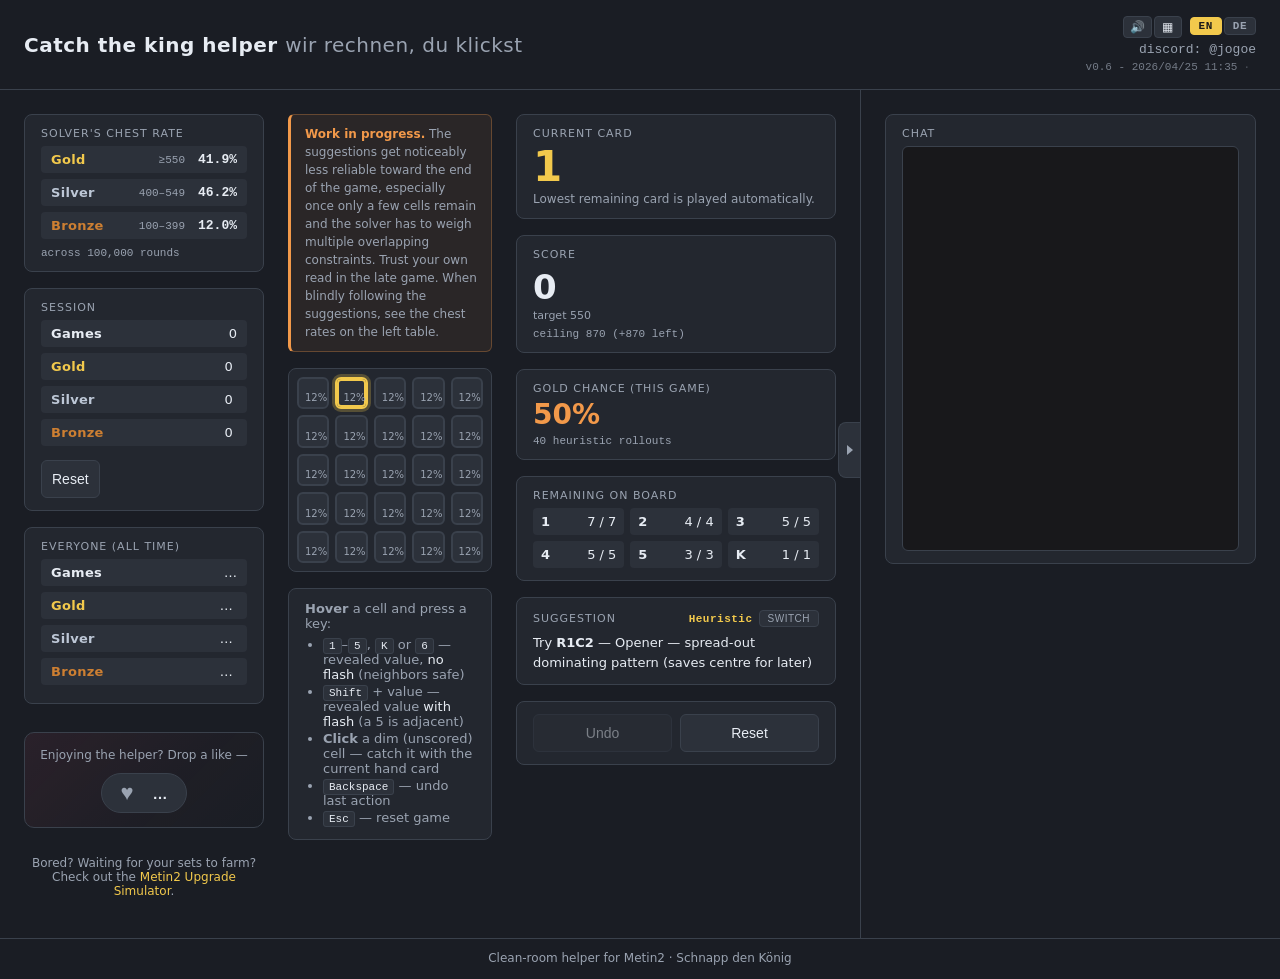
==== index.html @ 49f18c6b "Update index.html" ====
<!DOCTYPE html>
<html lang="en">
<head>
  <meta charset="UTF-8" />
  <meta name="viewport" content="width=device-width, initial-scale=1.0" />
  <title>Catch the king helper für gekkox3 uwu owo &lt;3</title>
  <link rel="stylesheet" href="style.css" />
</head>
<body>
  <header>
    <h1>Catch the king helper <span class="subtle">wir rechnen, du klickst</span></h1>
    <div class="header-meta">
      <div class="header-controls">
        <div class="header-toggles" role="group" aria-label="Toggles">
          <button id="muteBtn" class="icon-toggle" type="button" aria-label="Toggle sound" title="Toggle sound">
            <span class="icon-on">🔊</span><span class="icon-off">🔇</span>
          </button>
          <button id="minimalUiBtn" class="icon-toggle" type="button" aria-label="Toggle minimal UI" title="Toggle minimal UI">
            <span class="icon-on">▦</span><span class="icon-off">□</span>
          </button>
        </div>
        <div class="lang-switcher" role="group" aria-label="Language">
          <button type="button" class="lang-btn" data-lang="en">EN</button>
          <button type="button" class="lang-btn" data-lang="de">DE</button>
        </div>
      </div>
      <span class="discord">discord: @jogoe</span>
      <span class="version">v0.6 - 2026/04/25 11:35<span class="version-views" id="versionViews"></span></span>
    </div>
  </header>

  <div class="page">
  <main>
    <aside class="stats-panel">
      <div class="info-block">
        <div class="label" data-i18n="solverChestRate">Solver's chest rate</div>
        <ul class="chest-list">
          <li class="chest-row chest-gold">
            <span class="chest-name" data-i18n="gold">Gold</span>
            <span class="chest-target">&ge;550</span>
            <span class="chest-pct">41.9%</span>
          </li>
          <li class="chest-row chest-silver">
            <span class="chest-name" data-i18n="silver">Silver</span>
            <span class="chest-target">400&ndash;549</span>
            <span class="chest-pct">46.2%</span>
          </li>
          <li class="chest-row chest-bronze">
            <span class="chest-name" data-i18n="bronze">Bronze</span>
            <span class="chest-target">100&ndash;399</span>
            <span class="chest-pct">12.0%</span>
          </li>
        </ul>
        <div class="chest-note" data-i18n="acrossRounds">across 100,000 rounds</div>
      </div>

      <div class="info-block">
        <div class="label" data-i18n="session">Session</div>
        <ul class="session-list">
          <li class="session-row">
            <span class="session-name" data-i18n="games">Games</span>
            <span><span id="sessionGames">0</span></span>
          </li>
          <li class="session-row">
            <span class="session-name chest-gold" data-i18n="gold">Gold</span>
            <span><span id="sessionGold">0</span>&nbsp;<span id="sessionPctGold" class="session-pct"></span></span>
          </li>
          <li class="session-row">
            <span class="session-name chest-silver" data-i18n="silver">Silver</span>
            <span><span id="sessionSilver">0</span>&nbsp;<span id="sessionPctSilver" class="session-pct"></span></span>
          </li>
          <li class="session-row">
            <span class="session-name chest-bronze" data-i18n="bronze">Bronze</span>
            <span><span id="sessionBronze">0</span>&nbsp;<span id="sessionPctBronze" class="session-pct"></span></span>
          </li>
        </ul>
        <button id="sessionResetBtn" class="action-btn session-reset" type="button" data-i18n="reset">Reset</button>
      </div>
      <div class="info-block">
        <div class="label" data-i18n="globalAllTime">Everyone (all time)</div>
        <ul class="session-list">
          <li class="session-row">
            <span class="session-name" data-i18n="games">Games</span>
            <span><span id="globalGames">…</span></span>
          </li>
          <li class="session-row">
            <span class="session-name chest-gold" data-i18n="gold">Gold</span>
            <span><span id="globalGold">…</span>&nbsp;<span id="globalPctGold" class="session-pct"></span></span>
          </li>
          <li class="session-row">
            <span class="session-name chest-silver" data-i18n="silver">Silver</span>
            <span><span id="globalSilver">…</span>&nbsp;<span id="globalPctSilver" class="session-pct"></span></span>
          </li>
          <li class="session-row">
            <span class="session-name chest-bronze" data-i18n="bronze">Bronze</span>
            <span><span id="globalBronze">…</span>&nbsp;<span id="globalPctBronze" class="session-pct"></span></span>
          </li>
        </ul>
      </div>

      <div class="like-block">
        <p class="like-prompt" data-i18n="likePrompt">Enjoying the helper? Drop a like &mdash;</p>
        <button id="likeBtn" class="like-btn" type="button" aria-label="Like" title="Like">
          <span class="like-heart">♥</span>
          <span id="likeCount" class="like-count">…</span>
        </button>
      </div>

      <div class="promo-text">
      Bored? Waiting for your sets to farm? Check out the <a href="https://dominikloefflerniteo.github.io/metin_upgradesim/" target="_blank">Metin2 Upgrade Simulator</a>.
    </div>
    </aside>

    

    <section class="board-panel">
      <div class="disclaimer" data-i18n-html="disclaimerFull"></div>

      <div id="board" class="board" aria-label="5x5 game board"></div>

      <div class="help">
        <p data-i18n-html="helpIntro"></p>
        <ul>
          <li data-i18n-html="helpReveal"></li>
          <li data-i18n-html="helpShift"></li>
          <li data-i18n-html="helpClick"></li>
          <li data-i18n-html="helpBackspace"></li>
          <li data-i18n-html="helpEsc"></li>
        </ul>
      </div>
    </section>

    <aside class="info-panel">
      <div class="info-block">
        <div class="label" data-i18n="currentCard">Current card</div>
        <div id="currentCard" class="current-card">1</div>
        <div id="turnHint" class="turn-hint"></div>
      </div>

      <div class="info-block">
        <div class="label" data-i18n="score">Score</div>
        <div id="score" class="score">0</div>
        <div class="score-target" data-i18n="target550">target 550</div>
        <div id="scoreCeiling" class="score-ceiling"></div>
      </div>

      <div class="info-block">
        <div class="label" data-i18n="goldChance">Gold chance (this game)</div>
        <div id="gameGoldPct" class="game-gold-pct">&mdash;</div>
        <div id="gameGoldNote" class="game-gold-note">&mdash;</div>
      </div>

      <div class="info-block">
        <div class="label" data-i18n="remainingOnBoard">Remaining on board</div>
        <ul id="remaining" class="remaining"></ul>
      </div>

      <div class="info-block">
        <div class="label suggestion-label">
          <span data-i18n="suggestion">Suggestion</span>
          <!-- PIMC toggle kept in-DOM (hidden) so the wiring in main.js still
               resolves; flip display:flex below to re-expose it. -->
          <span class="solver-mode-row" hidden>
            <span id="solverMode" class="solver-mode">Heuristic</span>
            <button id="solverToggleBtn" class="solver-toggle" type="button" title="Switch between the heuristic solver and PIMC (experimental Monte Carlo rollouts)">switch</button>
          </span>
        </div>
        <div id="suggestionNote" class="suggestion-note">&mdash;</div>
      </div>

      <div class="info-block button-row">
        <button id="undoBtn" class="action-btn" type="button" disabled data-i18n="undo">Undo</button>
        <button id="resetBtn" class="reset-btn" type="button" data-i18n="reset">Reset</button>
      </div>
    </aside>
  </main>

  <aside class="chat-panel">
    <div class="info-block chat-block">
      <div class="label">
        <span data-i18n="twitchChat">Chat</span>
      </div>
      <div id="twitchChatMount" class="twitch-chat-mount"></div>
    </div>
  </aside>
  </div>

  <footer>
    <span class="subtle" data-i18n="footerText">Clean-room helper for Metin2 &middot; Schnapp den K&ouml;nig</span>
  </footer>

  <button id="chatBtn" class="chat-tab" type="button" aria-label="Toggle chat" title="Toggle chat">
    <span class="chat-tab-arrow"></span>
  </button>

  <div id="toast" class="toast" role="status" aria-live="polite"></div>
  <div id="moneyRain" class="money-rain" aria-hidden="true"></div>
  <audio id="chingSfx" src="ching.mp3" preload="auto"></audio>

  <script type="module" src="main.js"></script>
</body>
</html>
---- style.css ----
:root {
  --bg: #1a1d24;
  --bg-2: #23272f;
  --bg-3: #2c313a;
  --fg: #e7ecf3;
  --fg-dim: #9aa3b1;
  --accent: #f2c94c;
  --danger: #eb5757;
  --safe: #27ae60;
  --warn: #f2994a;
  --border: #3a414c;

  --v1: #8a94a6;
  --v2: #56cc9d;
  --v3: #5ca8e6;
  --v4: #b48be8;
  --v5: #eb5757;
  --vk: #f2c94c;
}

* { box-sizing: border-box; }

body {
  margin: 0;
  background: var(--bg);
  color: var(--fg);
  font-family: system-ui, -apple-system, "Segoe UI", Roboto, sans-serif;
  min-height: 100vh;
  display: flex;
  flex-direction: column;
}

header {
  padding: 16px 24px;
  border-bottom: 1px solid var(--border);
  display: flex;
  justify-content: space-between;
  align-items: center;
  gap: 16px;
}

.header-meta {
  display: flex;
  flex-direction: column;
  align-items: flex-end;
  gap: 4px;
}

.lang-switcher {
  display: inline-flex;
  gap: 2px;
  margin-bottom: 2px;
}
.lang-btn {
  background: var(--bg-3);
  border: 1px solid var(--border);
  color: var(--fg-dim);
  padding: 2px 8px;
  font-size: 11px;
  font-weight: 600;
  letter-spacing: 0.5px;
  font-family: ui-monospace, "SF Mono", Menlo, monospace;
  border-radius: 4px;
  cursor: pointer;
  transition: background 100ms ease, color 100ms ease, border-color 100ms ease;
}
.lang-btn:hover { background: var(--bg-2); color: var(--fg); border-color: var(--fg-dim); }
.lang-btn.active {
  background: var(--accent);
  color: #1a1a1a;
  border-color: var(--accent);
}

.discord {
  color: var(--fg-dim);
  font-size: 13px;
  font-family: ui-monospace, "SF Mono", Menlo, monospace;
}

.version {
  color: var(--fg-dim);
  font-size: 11px;
  font-family: ui-monospace, "SF Mono", Menlo, monospace;
  opacity: 0.7;
}

h1 {
  margin: 0;
  font-size: 20px;
  font-weight: 600;
  letter-spacing: 0.5px;
}

.subtle { color: var(--fg-dim); font-weight: 400; }

main {
  flex: 1;
  display: grid;
  grid-template-columns: 240px 1fr 320px;
  gap: 24px;
  padding: 24px;
  max-width: 1220px;
  margin: 0 auto;
  width: 100%;
}

.stats-panel {
  display: flex;
  flex-direction: column;
  gap: 16px;
}

.chest-list, .session-list {
  list-style: none;
  padding: 0;
  margin: 0 0 6px 0;
  display: flex;
  flex-direction: column;
  gap: 6px;
}
.chest-row, .session-row {
  display: grid;
  grid-template-columns: 1fr auto auto;
  align-items: center;
  gap: 8px;
  background: var(--bg-3);
  border-radius: 4px;
  padding: 6px 10px;
  font-size: 13px;
}
.session-row {
  grid-template-columns: 1fr auto;
}
.chest-name, .session-name {
  font-weight: 700;
  letter-spacing: 0.3px;
}
.chest-target {
  color: var(--fg-dim);
  font-size: 11px;
  font-family: ui-monospace, "SF Mono", Menlo, monospace;
}
.chest-pct {
  font-weight: 700;
  font-family: ui-monospace, "SF Mono", Menlo, monospace;
  min-width: 44px;
  text-align: right;
}
.chest-gold .chest-name,
.session-name.chest-gold { color: #f2c94c; }
.chest-silver .chest-name,
.session-name.chest-silver { color: #bdc7d6; }
.chest-bronze .chest-name,
.session-name.chest-bronze { color: #cd7f32; }
.chest-note {
  color: var(--fg-dim);
  font-size: 11px;
  margin-top: 8px;
  font-family: ui-monospace, "SF Mono", Menlo, monospace;
}
.session-pct {
  color: var(--fg-dim);
  font-size: 11px;
}
.session-reset {
  margin-top: 8px;
}

.board-panel {
  display: flex;
  flex-direction: column;
  gap: 16px;
}

.board {
  display: grid;
  grid-template-columns: repeat(5, 1fr);
  grid-template-rows: repeat(5, 1fr);
  gap: 6px;
  aspect-ratio: 1;
  max-width: 560px;
  width: 100%;
  align-self: center;
  background: var(--bg-2);
  padding: 8px;
  border-radius: 8px;
  border: 1px solid var(--border);
}

.cell {
  background: var(--bg-3);
  border: 2px solid var(--border);
  border-radius: 6px;
  display: flex;
  align-items: center;
  justify-content: center;
  font-size: 32px;
  font-weight: 700;
  cursor: pointer;
  position: relative;
  user-select: none;
  transition: transform 60ms ease, border-color 100ms ease, background 100ms ease;
}

.cell:hover {
  border-color: var(--fg);
  transform: translateY(-1px);
}

.cell.revealed { cursor: default; }
.cell.revealed:hover { transform: none; border-color: var(--border); }

/* Revealed but not yet scored — can be claimed with a sufficient hand card.
 * Dimmed so scored cells visually fade into the background. */
.cell.revealed.unscored { opacity: 0.55; cursor: pointer; }
.cell.revealed.unscored:hover { opacity: 0.85; border-color: var(--accent); }

/* Unscored but unclaimable on the current turn — 5-turn with a 5 adjacent.
 * Clicking would be caught in-game, so the helper blocks it too. */
.cell.revealed.unscored-locked { cursor: not-allowed; opacity: 0.35; }
.cell.revealed.unscored-locked:hover { opacity: 0.4; border-color: var(--border); }

.cell[data-value="1"] { color: var(--v1); }
.cell[data-value="2"] { color: var(--v2); }
.cell[data-value="3"] { color: var(--v3); }
.cell[data-value="4"] { color: var(--v4); }
.cell[data-value="5"] { color: var(--v5); background: rgba(235, 87, 87, 0.08); }
.cell[data-value="K"] { color: var(--vk); background: rgba(242, 201, 76, 0.1); }

.cell.flashed::after {
  content: "!";
  position: absolute;
  top: 4px;
  right: 6px;
  font-size: 12px;
  color: var(--warn);
  font-weight: 700;
}

.cell.possible5 {
  background: rgba(235, 87, 87, 0.12);
  box-shadow: inset 0 0 0 2px rgba(235, 87, 87, 0.45);
}
.cell.safe5 {
  box-shadow: inset 0 0 0 2px rgba(39, 174, 96, 0.25);
}
/* Flipping with the 5-card carries no catch risk here. Shown as a strong green
 * outline that stacks on top of possible5/must5 styling when applicable. */
.cell.safe-flip {
  background: rgba(39, 174, 96, 0.16);
  box-shadow: inset 0 0 0 3px rgba(39, 174, 96, 0.7);
}
.cell.safe-flip.must5 {
  background: rgba(235, 87, 87, 0.25);
  box-shadow:
    inset 0 0 0 3px rgba(39, 174, 96, 0.75),
    inset 0 0 0 6px rgba(235, 87, 87, 0.55);
}
.cell.must5 {
  /* Looks like a revealed 5 (red text on light-red bg from data-value="5"),
   * plus a dashed red border to show it's a deduction rather than observed. */
  background: rgba(235, 87, 87, 0.14);
  border-style: dashed;
  border-color: rgba(235, 87, 87, 0.75);
}
.cell.possible5 .prob { color: var(--danger); }

.cell.suggested {
  border-color: var(--accent);
  box-shadow: 0 0 0 3px rgba(242, 201, 76, 0.25), inset 0 0 0 2px var(--accent);
  animation: pulse 1.3s ease-in-out infinite;
}

@keyframes pulse {
  0%, 100% { box-shadow: 0 0 0 3px rgba(242, 201, 76, 0.25), inset 0 0 0 2px var(--accent); }
  50%      { box-shadow: 0 0 0 6px rgba(242, 201, 76, 0.35), inset 0 0 0 2px var(--accent); }
}

.money-icon-wrap {
  position: absolute;
  top: 50%;
  left: 50%;
  width: 70%;
  height: 70%;
  transform: translate(-50%, -50%);
  pointer-events: none;
  animation: money-wobble 1.3s ease-in-out infinite;
  filter: drop-shadow(0 2px 4px rgba(0, 0, 0, 0.4));
}
.money-icon-wrap svg { width: 100%; height: 100%; display: block; }

@keyframes money-wobble {
  0%, 100% { transform: translate(-50%, -50%) rotate(-10deg); }
  50%      { transform: translate(-50%, -50%) rotate(10deg); }
}

.cell .prob {
  position: absolute;
  bottom: 4px;
  left: 6px;
  font-size: 10px;
  font-weight: 500;
  color: var(--fg-dim);
  letter-spacing: 0;
}

.disclaimer {
  background: rgba(242, 153, 74, 0.08);
  border: 1px solid rgba(242, 153, 74, 0.3);
  border-left: 3px solid var(--warn);
  border-radius: 6px;
  padding: 10px 14px;
  font-size: 12px;
  color: var(--fg-dim);
  line-height: 1.5;
}
.disclaimer strong { color: var(--warn); }

.promo-text {
  margin: 8px 0 16px 0;
  font-size: 12px;
  color: var(--fg-dim);
  text-align: center;
}

.promo-text a {
  color: var(--accent);
  text-decoration: none;
}

.promo-text a:hover {
  text-decoration: underline;
}

.help {
  background: var(--bg-2);
  border: 1px solid var(--border);
  border-radius: 8px;
  padding: 12px 16px;
  font-size: 13px;
  color: var(--fg-dim);
}
.help p { margin: 0 0 6px; }
.help ul { margin: 0; padding-left: 18px; }
.help li { margin: 2px 0; }
.help em { color: var(--fg); font-style: normal; }
kbd {
  background: var(--bg-3);
  border: 1px solid var(--border);
  border-radius: 3px;
  padding: 1px 5px;
  font-size: 11px;
  font-family: ui-monospace, "SF Mono", Menlo, monospace;
  color: var(--fg);
}

.info-panel {
  display: flex;
  flex-direction: column;
  gap: 16px;
}

.info-block {
  background: var(--bg-2);
  border: 1px solid var(--border);
  border-radius: 8px;
  padding: 12px 16px;
}

.label {
  font-size: 11px;
  letter-spacing: 1px;
  text-transform: uppercase;
  color: var(--fg-dim);
  margin-bottom: 6px;
}

.current-card {
  font-size: 42px;
  font-weight: 700;
  color: var(--accent);
  line-height: 1;
}
.current-card.done { color: var(--fg-dim); }

.turn-hint {
  font-size: 12px;
  color: var(--fg-dim);
  margin-top: 4px;
}

.score {
  font-size: 34px;
  font-weight: 700;
}
.score.good { color: var(--safe); }
.score-target {
  font-size: 11px;
  color: var(--fg-dim);
  margin-top: 2px;
}
.score-ceiling {
  font-size: 11px;
  color: var(--fg-dim);
  margin-top: 6px;
  font-family: ui-monospace, "SF Mono", Menlo, monospace;
}
.score-ceiling.unreachable { color: var(--danger); }
.score-ceiling.within-reach { color: var(--safe); }

.game-gold-pct {
  font-size: 28px;
  font-weight: 700;
  color: var(--accent);
  line-height: 1;
}
.game-gold-pct.cold  { color: var(--danger); }
.game-gold-pct.warm  { color: var(--warn); }
.game-gold-pct.hot   { color: var(--safe); }
.game-gold-note {
  font-size: 11px;
  color: var(--fg-dim);
  margin-top: 6px;
  font-family: ui-monospace, "SF Mono", Menlo, monospace;
}

.toast {
  position: fixed;
  top: 24px;
  left: 50%;
  transform: translateX(-50%);
  background: var(--bg-2);
  border: 1px solid var(--warn);
  border-left: 3px solid var(--warn);
  color: var(--fg);
  padding: 10px 18px;
  border-radius: 6px;
  font-size: 13px;
  opacity: 0;
  pointer-events: none;
  transition: opacity 180ms ease, transform 180ms ease;
  z-index: 1000;
  max-width: 90vw;
}
.toast.toast-show {
  opacity: 1;
  transform: translateX(-50%) translateY(2px);
}

.remaining {
  list-style: none;
  padding: 0;
  margin: 0;
  display: grid;
  grid-template-columns: repeat(3, 1fr);
  gap: 6px;
}
.remaining li {
  background: var(--bg-3);
  border-radius: 4px;
  padding: 6px 8px;
  font-size: 13px;
  display: flex;
  justify-content: space-between;
  align-items: center;
}
.remaining .v { font-weight: 700; }
.remaining[data-v="1"] .v { color: var(--v1); }

.suggestion-note {
  font-size: 13px;
  color: var(--fg);
  line-height: 1.5;
}

.suggestion-label {
  display: flex;
  justify-content: space-between;
  align-items: center;
  gap: 8px;
}
.solver-mode-row {
  display: inline-flex;
  align-items: center;
  gap: 6px;
  text-transform: none;
  letter-spacing: 0;
}
.solver-mode {
  font-size: 11px;
  font-weight: 600;
  color: var(--accent);
  letter-spacing: 0.5px;
  font-family: ui-monospace, "SF Mono", Menlo, monospace;
}
.solver-toggle {
  background: var(--bg-3);
  border: 1px solid var(--border);
  color: var(--fg-dim);
  padding: 2px 8px;
  font-size: 10px;
  text-transform: uppercase;
  letter-spacing: 0.5px;
  border-radius: 4px;
  cursor: pointer;
  transition: background 100ms ease, color 100ms ease, border-color 100ms ease;
}
.solver-toggle:hover {
  background: var(--bg-2);
  color: var(--fg);
  border-color: var(--fg-dim);
}

.button-row {
  display: flex;
  gap: 8px;
}
.action-btn,
.reset-btn {
  flex: 1;
  background: var(--bg-3);
  border: 1px solid var(--border);
  color: var(--fg);
  padding: 10px;
  font-size: 14px;
  border-radius: 6px;
  cursor: pointer;
  transition: background 100ms ease, border-color 100ms ease, opacity 100ms ease;
}
.action-btn:hover:not(:disabled) { background: var(--bg-2); border-color: var(--fg-dim); }
.action-btn:disabled { opacity: 0.45; cursor: not-allowed; }
.reset-btn:hover { background: var(--danger); border-color: var(--danger); }

footer {
  padding: 12px 24px;
  border-top: 1px solid var(--border);
  font-size: 12px;
  text-align: center;
}

@media (max-width: 1000px) {
  main {
    grid-template-columns: 1fr;
  }
  .board { max-width: 100%; }
}

/* Money rain — fires when this game's gold chance hits 100%. The container is
   non-interactive (pointer-events: none) so it never blocks clicks. Coins are
   absolutely positioned and removed once their fall animation ends. */
.money-rain {
  position: fixed;
  inset: 0;
  pointer-events: none;
  overflow: hidden;
  z-index: 9999;
  /* Default to display:none so the empty container doesn't sit over the
     Twitch iframe — Twitch's anti-clickjacking detection blocks chat when
     ANY element overlaps their iframe rect, even with pointer-events:none. */
  display: none;
}
.money-rain.active { display: block; }
.money-rain .coin {
  position: absolute;
  top: -10vh;
  font-size: 28px;
  user-select: none;
  will-change: transform, opacity;
  animation: coinFall linear forwards;
}
@keyframes coinFall {
  0%   { transform: translateY(0) rotate(0deg);    opacity: 1; }
  90%  { opacity: 1; }
  100% { transform: translateY(115vh) rotate(720deg); opacity: 0.2; }
}

/* Gold-locked glow — pulses the gold-chance % when this game can no longer
   miss the gold chest. Uses currentColor so it picks up the .hot tint. */
.game-gold-pct.locked {
  animation: goldLockedPulse 1.4s ease-in-out infinite;
  text-shadow: 0 0 8px currentColor, 0 0 18px currentColor;
}
@keyframes goldLockedPulse {
  0%, 100% { filter: brightness(1);    text-shadow: 0 0 6px currentColor, 0 0 14px currentColor; }
  50%      { filter: brightness(1.35); text-shadow: 0 0 12px currentColor, 0 0 26px currentColor; }
}

/* Like block — sits in the stats sidebar above the promo. Subtle gradient
   panel + soft pink halo so it reads as a friendly call-to-action without
   competing with the solver stats above. */
.like-block {
  display: flex;
  flex-direction: column;
  align-items: center;
  gap: 10px;
  padding: 14px 12px;
  margin: 12px 0 4px;
  border: 1px solid var(--border);
  border-radius: 10px;
  background: linear-gradient(135deg, rgba(255, 83, 115, 0.07), rgba(255, 83, 115, 0.02) 60%, transparent);
  text-align: center;
}
.like-prompt {
  margin: 0;
  font-size: 12px;
  color: var(--fg-dim);
  line-height: 1.35;
}
.like-btn {
  display: inline-flex;
  align-items: center;
  gap: 10px;
  padding: 8px 18px;
  background: var(--bg-3);
  border: 1px solid var(--border);
  color: var(--fg);
  font-size: 15px;
  font-weight: 600;
  border-radius: 999px;
  cursor: pointer;
  transition: background 120ms ease, border-color 120ms ease, transform 120ms ease, box-shadow 200ms ease;
}
.like-btn:hover:not(:disabled) {
  background: var(--bg-2);
  border-color: #ff5373;
  box-shadow: 0 0 0 4px rgba(255, 83, 115, 0.15);
}
.like-btn:active:not(:disabled) { transform: scale(0.96); }
.like-btn:disabled { cursor: default; opacity: 0.95; }
.like-btn.liked {
  border-color: rgba(255, 83, 115, 0.55);
  box-shadow: 0 0 0 3px rgba(255, 83, 115, 0.18);
}
.like-btn .like-heart {
  font-size: 22px;
  line-height: 1;
  color: var(--fg-dim);
  transition: color 200ms ease, transform 200ms ease, text-shadow 200ms ease;
}
.like-btn:hover:not(:disabled) .like-heart { color: #ff7a93; }
.like-btn.liked .like-heart {
  color: #ff5373;
  text-shadow: 0 0 10px rgba(255, 83, 115, 0.65);
  animation: likeBump 380ms ease;
}
.like-btn .like-count {
  font-variant-numeric: tabular-nums;
  min-width: 1.6em;
  text-align: right;
  font-size: 15px;
}
@keyframes likeBump {
  0%   { transform: scale(1); }
  35%  { transform: scale(1.55); }
  70%  { transform: scale(0.9); }
  100% { transform: scale(1); }
}

/* Header controls row — toggles + lang switcher share one line, all matching
   the lang-btn height/typography so it reads as a single bar. */
.header-controls {
  display: inline-flex;
  align-items: center;
  gap: 8px;
}
.header-toggles {
  display: inline-flex;
  gap: 2px;
}
.icon-toggle {
  display: inline-flex;
  align-items: center;
  justify-content: center;
  height: 22px;
  min-width: 28px;
  padding: 0 6px;
  background: var(--bg-3);
  border: 1px solid var(--border);
  color: var(--fg);
  font-size: 12px;
  line-height: 1;
  border-radius: 4px;
  cursor: pointer;
  transition: background 100ms ease, color 100ms ease, border-color 100ms ease;
}
.icon-toggle:hover { background: var(--bg-2); border-color: var(--fg-dim); }
.icon-toggle .icon-off { display: none; }
.icon-toggle.off .icon-on { display: none; }
.icon-toggle.off .icon-off { display: inline; opacity: 0.7; }

/* Minimal UI — strips everything except the current card, the board, and the
   undo/reset row. Sidebars collapse so the board fills the screen. */
body.minimal-ui main {
  grid-template-columns: 1fr;
}
body.minimal-ui .stats-panel,
body.minimal-ui .disclaimer,
body.minimal-ui .help {
  display: none;
}
body.minimal-ui .info-panel > .info-block { display: none; }
body.minimal-ui .info-panel > .info-block:first-child,           /* current card */
body.minimal-ui .info-panel > .info-block.button-row {           /* undo + reset */
  display: block;
}
body.minimal-ui .board { max-width: 720px; margin: 0 auto; }

/* Twitch chat embed — sits at the bottom of the right info-panel. The iframe
   is owned by Twitch (we can't restyle its internals), so we contain it in a
   bordered card to match the rest of the panel. Hidden in minimal-ui mode by
   the existing `.info-panel > .info-block { display: none; }` rule. */
.chat-block .label {
  display: flex;
  justify-content: space-between;
  align-items: baseline;
  gap: 8px;
}
.chat-channel {
  font-size: 11px;
  font-family: ui-monospace, "SF Mono", Menlo, monospace;
  color: var(--accent);
  text-decoration: none;
  letter-spacing: 0.3px;
}
.chat-channel:hover { text-decoration: underline; }
.twitch-chat-mount {
  height: 460px;
  border-radius: 6px;
  overflow: hidden;
  border: 1px solid var(--border);
  background: #18181b;
}
.twitch-chat-mount iframe {
  width: 100%;
  height: 100%;
  border: 0;
  display: block;
}

/* Page-level horizontal layout: main grid (centered, max-width preserved) on
   the left, persistent Twitch chat column on the right. The chat sticks to
   the right edge of the viewport, independent of main's max-width. */
.page {
  display: flex;
  flex: 1;
  align-items: stretch;
  gap: 0;
  min-height: 0;
}
.page > main {
  flex: 1;
  min-width: 0;
}
.chat-panel {
  flex: 0 0 420px;
  display: flex;
  flex-direction: column;
  padding: 24px 24px 24px 0;
  border-left: 1px solid var(--border);
}
.chat-panel .chat-block {
  display: flex;
  flex-direction: column;
  margin-left: 24px;
  height: 50vh;
}
.chat-panel .twitch-chat-mount {
  flex: 1;
  height: auto;
  min-height: 0;
}

/* Hide chat in minimal-UI mode along with the rest of the chrome. */
body.minimal-ui .chat-panel { display: none; }
body.minimal-ui .chat-tab { display: none; }
/* Manual chat collapse from the edge tab. */
body.chat-hidden .chat-panel { display: none; }

/* Edge tab — half-pill button glued to the chat panel's left border (or to
   the viewport's right edge when chat is collapsed). Arrow points toward the
   action: ◀ to expand, ▶ to collapse. */
.chat-tab {
  position: fixed;
  top: 50%;
  right: 420px; /* matches .chat-panel flex basis when chat is open */
  transform: translateY(-50%);
  width: 22px;
  height: 56px;
  display: inline-flex;
  align-items: center;
  justify-content: center;
  padding: 0;
  background: var(--bg-3);
  border: 1px solid var(--border);
  border-right: 0;
  color: var(--fg-dim);
  border-radius: 8px 0 0 8px;
  cursor: pointer;
  z-index: 50;
  transition: right 160ms ease, background 120ms ease, color 120ms ease;
}
.chat-tab:hover { background: var(--bg-2); color: var(--fg); }
.chat-tab-arrow {
  display: inline-block;
  width: 0; height: 0;
  border-top: 5px solid transparent;
  border-bottom: 5px solid transparent;
  border-left: 6px solid currentColor; /* chat open → arrow points right (toward where it'll collapse) */
}
body.chat-hidden .chat-tab { right: 0; }
body.chat-hidden .chat-tab-arrow {
  border-left: 0;
  border-right: 6px solid currentColor; /* chat hidden → arrow points left (toward where it'll re-open) */
}

/* Narrow viewports — drop the chat under main rather than squashing the grid. */
@media (max-width: 1100px) {
  .page { flex-direction: column; }
  .chat-panel {
    flex: 0 0 auto;
    padding: 0 24px 24px;
    border-left: 0;
    border-top: 1px solid var(--border);
  }
  .chat-panel .chat-block { margin-left: 0; margin-top: 16px; }
  .chat-panel .twitch-chat-mount { min-height: 400px; }
  .chat-tab { display: none; }
}

.version-views {
  margin-left: 6px;
  color: var(--fg-dim);
  opacity: 0.85;
}
.version-views::before {
  content: "·";
  margin-right: 6px;
  opacity: 0.7;
}
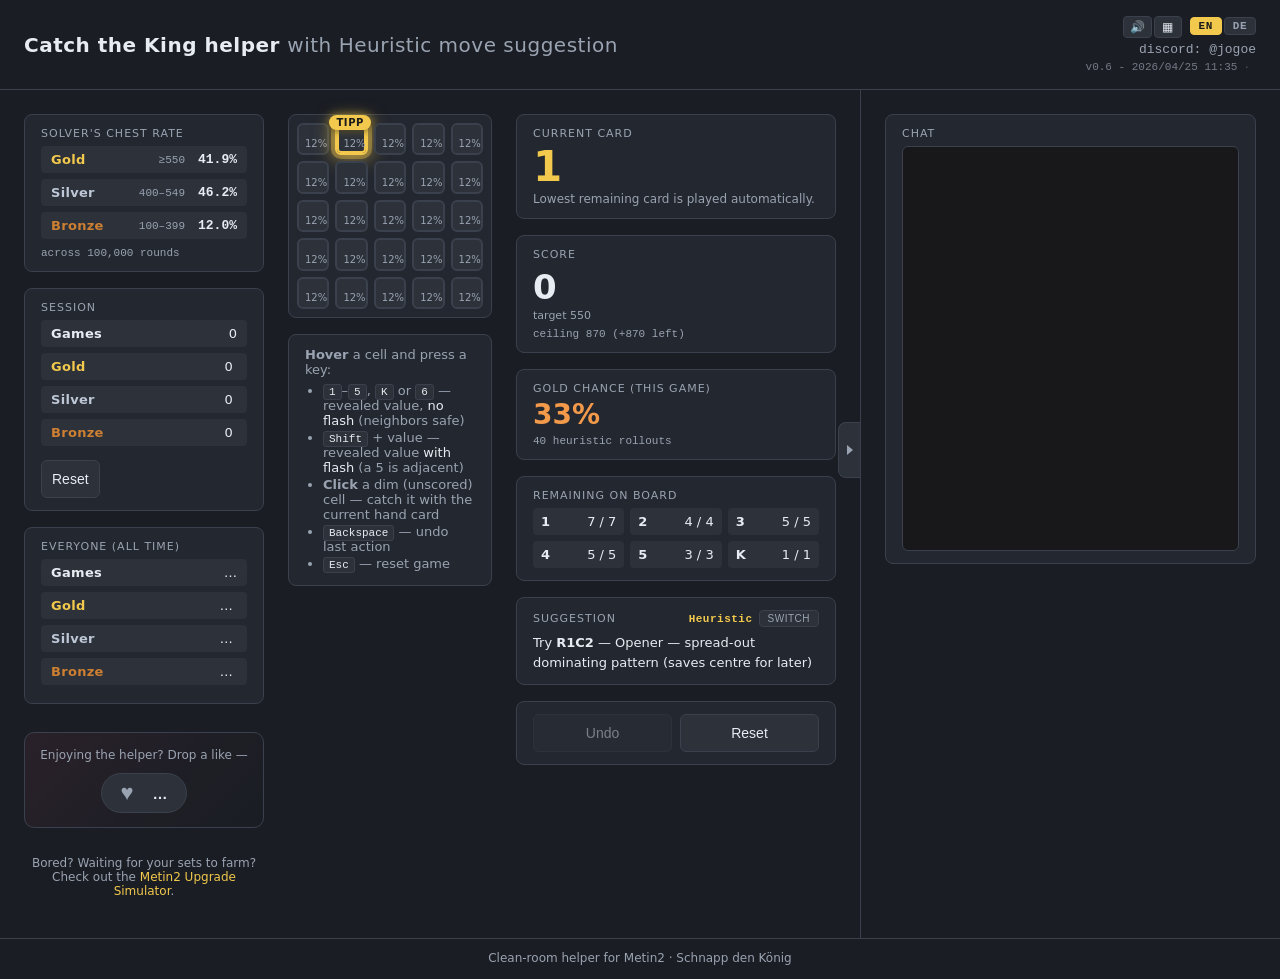
==== commit 92fe4b99: "ok" ====
--- a/index.html
+++ b/index.html
@@ -8,7 +8,7 @@
 </head>
 <body>
   <header>
-    <h1>Catch the king helper <span class="subtle">wir rechnen, du klickst</span></h1>
+    <h1>Catch the King helper <span class="subtle">with Heuristic move suggestion</span></h1>
     <div class="header-meta">
       <div class="header-controls">
         <div class="header-toggles" role="group" aria-label="Toggles">
@@ -114,8 +114,6 @@
     
 
     <section class="board-panel">
-      <div class="disclaimer" data-i18n-html="disclaimerFull"></div>
-
       <div id="board" class="board" aria-label="5x5 game board"></div>
 
       <div class="help">
--- a/style.css
+++ b/style.css
@@ -267,13 +267,50 @@
 
 .cell.suggested {
   border-color: var(--accent);
-  box-shadow: 0 0 0 3px rgba(242, 201, 76, 0.25), inset 0 0 0 2px var(--accent);
+  box-shadow:
+    0 0 0 4px rgba(242, 201, 76, 0.35),
+    0 0 18px 4px rgba(242, 201, 76, 0.55),
+    inset 0 0 0 2px var(--accent);
   animation: pulse 1.3s ease-in-out infinite;
 }
 
+/* Floating "TIPP" pill badge so the suggestion is unmistakable. Sits on the
+   top-left corner of the cell, animated with the same pulse rhythm. */
+.cell.suggested::before {
+  content: "TIPP";
+  position: absolute;
+  top: -10px;
+  left: -8px;
+  font-size: 10px;
+  font-weight: 800;
+  letter-spacing: 0.6px;
+  padding: 2px 7px;
+  background: var(--accent);
+  color: #1a1a1a;
+  border-radius: 999px;
+  box-shadow: 0 2px 6px rgba(0, 0, 0, 0.4), 0 0 8px rgba(242, 201, 76, 0.6);
+  z-index: 4;
+  pointer-events: none;
+  animation: tip-bob 1.3s ease-in-out infinite;
+}
+
 @keyframes pulse {
-  0%, 100% { box-shadow: 0 0 0 3px rgba(242, 201, 76, 0.25), inset 0 0 0 2px var(--accent); }
-  50%      { box-shadow: 0 0 0 6px rgba(242, 201, 76, 0.35), inset 0 0 0 2px var(--accent); }
+  0%, 100% {
+    box-shadow:
+      0 0 0 4px rgba(242, 201, 76, 0.35),
+      0 0 18px 4px rgba(242, 201, 76, 0.55),
+      inset 0 0 0 2px var(--accent);
+  }
+  50% {
+    box-shadow:
+      0 0 0 8px rgba(242, 201, 76, 0.5),
+      0 0 28px 6px rgba(242, 201, 76, 0.75),
+      inset 0 0 0 2px var(--accent);
+  }
+}
+@keyframes tip-bob {
+  0%, 100% { transform: translateY(0)    rotate(-4deg); }
+  50%      { transform: translateY(-3px) rotate(-1deg); }
 }
 
 .money-icon-wrap {
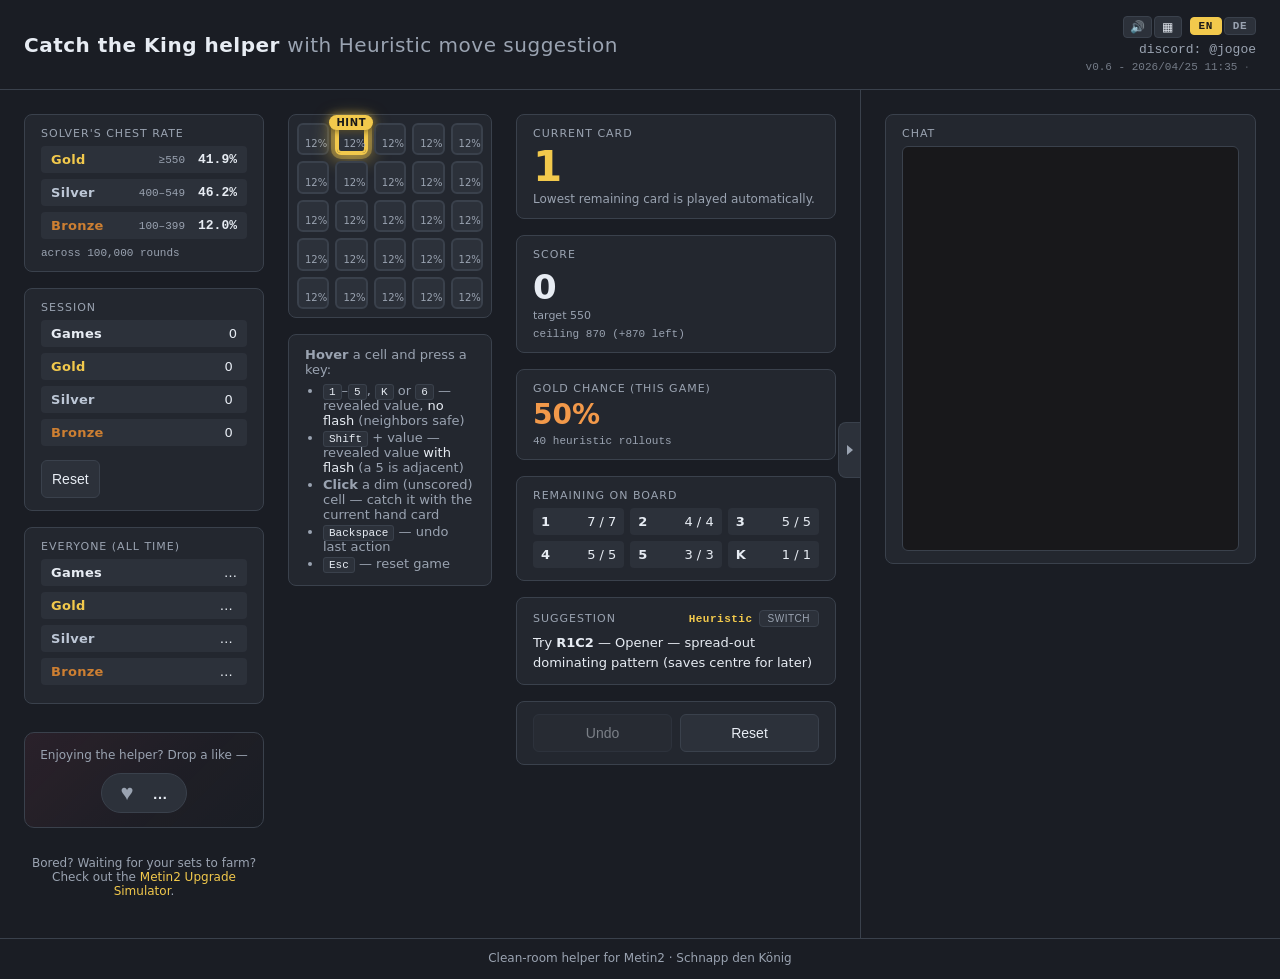
==== commit ad98b96a: "like" ====
--- a/index.html
+++ b/index.html
@@ -99,7 +99,7 @@
       </div>
 
       <div class="like-block">
-        <p class="like-prompt" data-i18n="likePrompt">Enjoying the helper? Drop a like &mdash;</p>
+        <p class="like-prompt" data-i18n="likePrompt">Enjoying the helper? Drop a like!</p>
         <button id="likeBtn" class="like-btn" type="button" aria-label="Like" title="Like">
           <span class="like-heart">♥</span>
           <span id="likeCount" class="like-count">…</span>
--- a/style.css
+++ b/style.css
@@ -277,7 +277,7 @@
 /* Floating "TIPP" pill badge so the suggestion is unmistakable. Sits on the
    top-left corner of the cell, animated with the same pulse rhythm. */
 .cell.suggested::before {
-  content: "TIPP";
+  content: "HINT";
   position: absolute;
   top: -10px;
   left: -8px;
@@ -312,6 +312,7 @@
   0%, 100% { transform: translateY(0)    rotate(-4deg); }
   50%      { transform: translateY(-3px) rotate(-1deg); }
 }
+html[lang="de"] .cell.suggested::before { content: "TIPP"; }
 
 .money-icon-wrap {
   position: absolute;
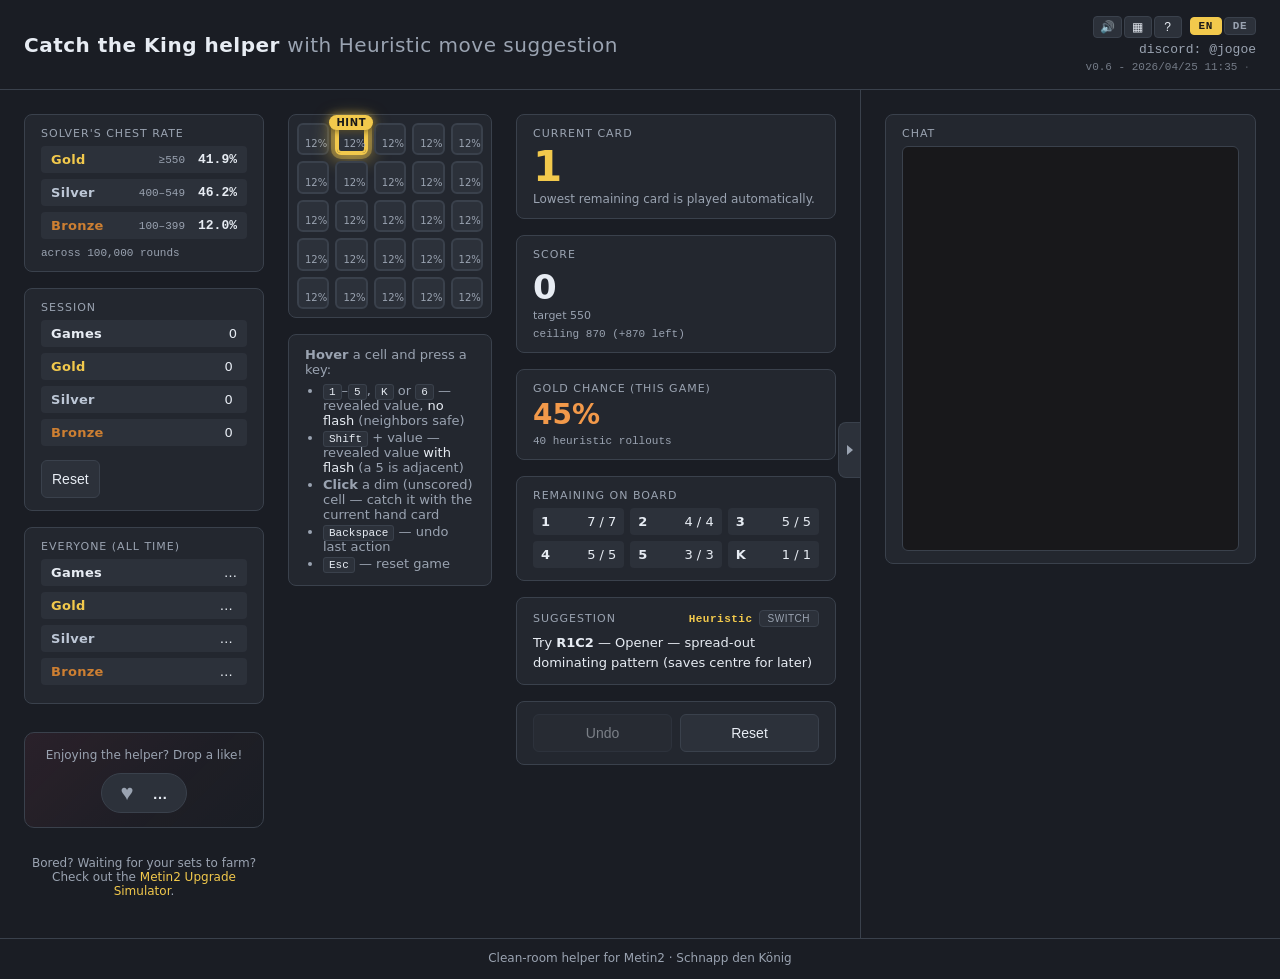
==== commit b41e2aa9: "?" ====
--- a/index.html
+++ b/index.html
@@ -18,6 +18,9 @@
           <button id="minimalUiBtn" class="icon-toggle" type="button" aria-label="Toggle minimal UI" title="Toggle minimal UI">
             <span class="icon-on">▦</span><span class="icon-off">□</span>
           </button>
+          <button id="aboutBtn" class="icon-toggle" type="button" aria-label="About this project" title="About this project">
+            <span class="icon-on">?</span><span class="icon-off">?</span>
+          </button>
         </div>
         <div class="lang-switcher" role="group" aria-label="Language">
           <button type="button" class="lang-btn" data-lang="en">EN</button>
@@ -191,6 +194,26 @@
     <span class="chat-tab-arrow"></span>
   </button>
 
+  <div id="aboutModal" class="modal" role="dialog" aria-modal="true" aria-labelledby="aboutTitle" hidden>
+    <div class="modal-backdrop" data-close></div>
+    <div class="modal-card" tabindex="-1">
+      <button class="modal-close" type="button" aria-label="Close" data-close>&times;</button>
+      <h2 id="aboutTitle" data-i18n="aboutTitle">About this project</h2>
+
+      <h3 data-i18n="aboutPrivacyHeading">Your data</h3>
+      <div data-i18n-html="aboutPrivacyBody"></div>
+
+      <h3 data-i18n="aboutSolverHeading">How the solver works</h3>
+      <div data-i18n-html="aboutSolverBody"></div>
+
+      <h3 data-i18n="aboutFindingsHeading">What we tried</h3>
+      <div data-i18n-html="aboutFindingsBody"></div>
+
+      <h3 data-i18n="aboutLimitsHeading">Why we can't be perfect</h3>
+      <div data-i18n-html="aboutLimitsBody"></div>
+    </div>
+  </div>
+
   <div id="toast" class="toast" role="status" aria-live="polite"></div>
   <div id="moneyRain" class="money-rain" aria-hidden="true"></div>
   <audio id="chingSfx" src="ching.mp3" preload="auto"></audio>
--- a/style.css
+++ b/style.css
@@ -875,3 +875,69 @@
   margin-right: 6px;
   opacity: 0.7;
 }
+
+/* About modal — full-viewport overlay, scrollable card. Hidden via [hidden].
+   Backdrop click + close button + Escape all dismiss. */
+.modal[hidden] { display: none; }
+.modal {
+  position: fixed;
+  inset: 0;
+  z-index: 10000;
+  display: flex;
+  align-items: center;
+  justify-content: center;
+  padding: 24px;
+}
+.modal-backdrop {
+  position: absolute;
+  inset: 0;
+  background: rgba(0, 0, 0, 0.6);
+  backdrop-filter: blur(2px);
+}
+.modal-card {
+  position: relative;
+  max-width: 640px;
+  width: 100%;
+  max-height: 86vh;
+  overflow: auto;
+  background: var(--bg-2);
+  border: 1px solid var(--border);
+  border-radius: 12px;
+  padding: 28px 28px 32px;
+  box-shadow: 0 20px 60px rgba(0, 0, 0, 0.5);
+  color: var(--fg);
+  line-height: 1.5;
+  font-size: 14px;
+}
+.modal-card h2 {
+  margin: 0 0 18px;
+  font-size: 20px;
+}
+.modal-card h3 {
+  margin: 22px 0 8px;
+  font-size: 14px;
+  letter-spacing: 0.5px;
+  text-transform: uppercase;
+  color: var(--fg-dim);
+}
+.modal-card p { margin: 6px 0 10px; }
+.modal-card ul { margin: 6px 0 12px; padding-left: 20px; }
+.modal-card li { margin: 3px 0; }
+.modal-card em { color: var(--accent); font-style: normal; }
+.modal-card b { color: var(--fg); }
+.modal-close {
+  position: absolute;
+  top: 10px;
+  right: 14px;
+  width: 32px;
+  height: 32px;
+  background: transparent;
+  border: 0;
+  color: var(--fg-dim);
+  font-size: 22px;
+  line-height: 1;
+  cursor: pointer;
+  border-radius: 6px;
+  transition: background 100ms ease, color 100ms ease;
+}
+.modal-close:hover { background: var(--bg-3); color: var(--fg); }
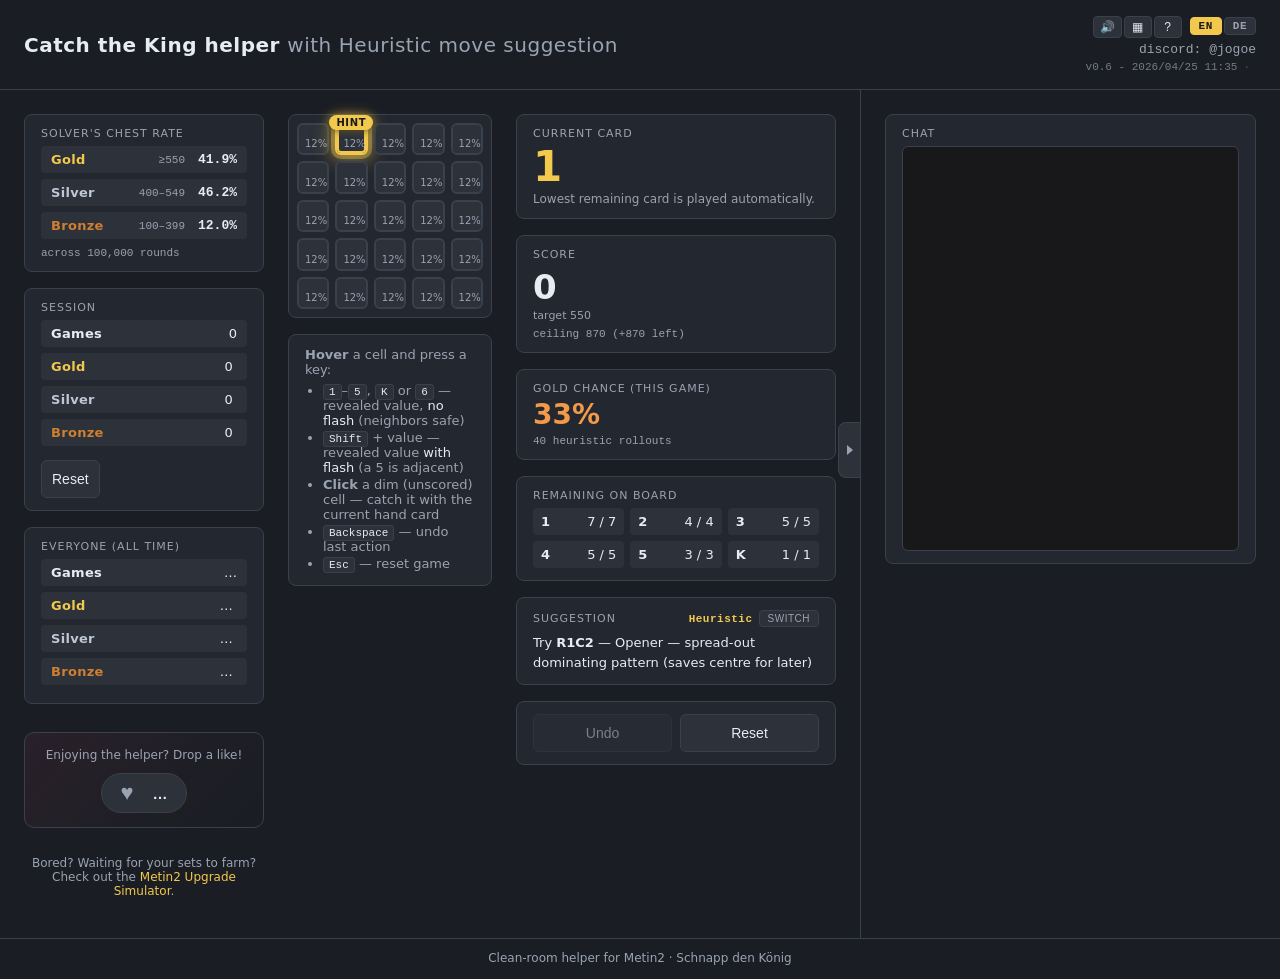
==== commit 140db8d8: "okey init" ====
--- a/index.html
+++ b/index.html
@@ -3,221 +3,16 @@
 <head>
   <meta charset="UTF-8" />
   <meta name="viewport" content="width=device-width, initial-scale=1.0" />
-  <title>Catch the king helper für gekkox3 uwu owo &lt;3</title>
-  <link rel="stylesheet" href="style.css" />
+  <title>Catch the King helper</title>
+  <meta http-equiv="refresh" content="0; url=./ctk/" />
+  <link rel="canonical" href="./ctk/" />
+  <script>location.replace("./ctk/");</script>
+  <style>
+    body { font-family: system-ui, sans-serif; background: #1a1d24; color: #e7ecf3; padding: 32px; }
+    a { color: #f2c94c; }
+  </style>
 </head>
 <body>
-  <header>
-    <h1>Catch the King helper <span class="subtle">with Heuristic move suggestion</span></h1>
-    <div class="header-meta">
-      <div class="header-controls">
-        <div class="header-toggles" role="group" aria-label="Toggles">
-          <button id="muteBtn" class="icon-toggle" type="button" aria-label="Toggle sound" title="Toggle sound">
-            <span class="icon-on">🔊</span><span class="icon-off">🔇</span>
-          </button>
-          <button id="minimalUiBtn" class="icon-toggle" type="button" aria-label="Toggle minimal UI" title="Toggle minimal UI">
-            <span class="icon-on">▦</span><span class="icon-off">□</span>
-          </button>
-          <button id="aboutBtn" class="icon-toggle" type="button" aria-label="About this project" title="About this project">
-            <span class="icon-on">?</span><span class="icon-off">?</span>
-          </button>
-        </div>
-        <div class="lang-switcher" role="group" aria-label="Language">
-          <button type="button" class="lang-btn" data-lang="en">EN</button>
-          <button type="button" class="lang-btn" data-lang="de">DE</button>
-        </div>
-      </div>
-      <span class="discord">discord: @jogoe</span>
-      <span class="version">v0.6 - 2026/04/25 11:35<span class="version-views" id="versionViews"></span></span>
-    </div>
-  </header>
-
-  <div class="page">
-  <main>
-    <aside class="stats-panel">
-      <div class="info-block">
-        <div class="label" data-i18n="solverChestRate">Solver's chest rate</div>
-        <ul class="chest-list">
-          <li class="chest-row chest-gold">
-            <span class="chest-name" data-i18n="gold">Gold</span>
-            <span class="chest-target">&ge;550</span>
-            <span class="chest-pct">41.9%</span>
-          </li>
-          <li class="chest-row chest-silver">
-            <span class="chest-name" data-i18n="silver">Silver</span>
-            <span class="chest-target">400&ndash;549</span>
-            <span class="chest-pct">46.2%</span>
-          </li>
-          <li class="chest-row chest-bronze">
-            <span class="chest-name" data-i18n="bronze">Bronze</span>
-            <span class="chest-target">100&ndash;399</span>
-            <span class="chest-pct">12.0%</span>
-          </li>
-        </ul>
-        <div class="chest-note" data-i18n="acrossRounds">across 100,000 rounds</div>
-      </div>
-
-      <div class="info-block">
-        <div class="label" data-i18n="session">Session</div>
-        <ul class="session-list">
-          <li class="session-row">
-            <span class="session-name" data-i18n="games">Games</span>
-            <span><span id="sessionGames">0</span></span>
-          </li>
-          <li class="session-row">
-            <span class="session-name chest-gold" data-i18n="gold">Gold</span>
-            <span><span id="sessionGold">0</span>&nbsp;<span id="sessionPctGold" class="session-pct"></span></span>
-          </li>
-          <li class="session-row">
-            <span class="session-name chest-silver" data-i18n="silver">Silver</span>
-            <span><span id="sessionSilver">0</span>&nbsp;<span id="sessionPctSilver" class="session-pct"></span></span>
-          </li>
-          <li class="session-row">
-            <span class="session-name chest-bronze" data-i18n="bronze">Bronze</span>
-            <span><span id="sessionBronze">0</span>&nbsp;<span id="sessionPctBronze" class="session-pct"></span></span>
-          </li>
-        </ul>
-        <button id="sessionResetBtn" class="action-btn session-reset" type="button" data-i18n="reset">Reset</button>
-      </div>
-      <div class="info-block">
-        <div class="label" data-i18n="globalAllTime">Everyone (all time)</div>
-        <ul class="session-list">
-          <li class="session-row">
-            <span class="session-name" data-i18n="games">Games</span>
-            <span><span id="globalGames">…</span></span>
-          </li>
-          <li class="session-row">
-            <span class="session-name chest-gold" data-i18n="gold">Gold</span>
-            <span><span id="globalGold">…</span>&nbsp;<span id="globalPctGold" class="session-pct"></span></span>
-          </li>
-          <li class="session-row">
-            <span class="session-name chest-silver" data-i18n="silver">Silver</span>
-            <span><span id="globalSilver">…</span>&nbsp;<span id="globalPctSilver" class="session-pct"></span></span>
-          </li>
-          <li class="session-row">
-            <span class="session-name chest-bronze" data-i18n="bronze">Bronze</span>
-            <span><span id="globalBronze">…</span>&nbsp;<span id="globalPctBronze" class="session-pct"></span></span>
-          </li>
-        </ul>
-      </div>
-
-      <div class="like-block">
-        <p class="like-prompt" data-i18n="likePrompt">Enjoying the helper? Drop a like!</p>
-        <button id="likeBtn" class="like-btn" type="button" aria-label="Like" title="Like">
-          <span class="like-heart">♥</span>
-          <span id="likeCount" class="like-count">…</span>
-        </button>
-      </div>
-
-      <div class="promo-text">
-      Bored? Waiting for your sets to farm? Check out the <a href="https://dominikloefflerniteo.github.io/metin_upgradesim/" target="_blank">Metin2 Upgrade Simulator</a>.
-    </div>
-    </aside>
-
-    
-
-    <section class="board-panel">
-      <div id="board" class="board" aria-label="5x5 game board"></div>
-
-      <div class="help">
-        <p data-i18n-html="helpIntro"></p>
-        <ul>
-          <li data-i18n-html="helpReveal"></li>
-          <li data-i18n-html="helpShift"></li>
-          <li data-i18n-html="helpClick"></li>
-          <li data-i18n-html="helpBackspace"></li>
-          <li data-i18n-html="helpEsc"></li>
-        </ul>
-      </div>
-    </section>
-
-    <aside class="info-panel">
-      <div class="info-block">
-        <div class="label" data-i18n="currentCard">Current card</div>
-        <div id="currentCard" class="current-card">1</div>
-        <div id="turnHint" class="turn-hint"></div>
-      </div>
-
-      <div class="info-block">
-        <div class="label" data-i18n="score">Score</div>
-        <div id="score" class="score">0</div>
-        <div class="score-target" data-i18n="target550">target 550</div>
-        <div id="scoreCeiling" class="score-ceiling"></div>
-      </div>
-
-      <div class="info-block">
-        <div class="label" data-i18n="goldChance">Gold chance (this game)</div>
-        <div id="gameGoldPct" class="game-gold-pct">&mdash;</div>
-        <div id="gameGoldNote" class="game-gold-note">&mdash;</div>
-      </div>
-
-      <div class="info-block">
-        <div class="label" data-i18n="remainingOnBoard">Remaining on board</div>
-        <ul id="remaining" class="remaining"></ul>
-      </div>
-
-      <div class="info-block">
-        <div class="label suggestion-label">
-          <span data-i18n="suggestion">Suggestion</span>
-          <!-- PIMC toggle kept in-DOM (hidden) so the wiring in main.js still
-               resolves; flip display:flex below to re-expose it. -->
-          <span class="solver-mode-row" hidden>
-            <span id="solverMode" class="solver-mode">Heuristic</span>
-            <button id="solverToggleBtn" class="solver-toggle" type="button" title="Switch between the heuristic solver and PIMC (experimental Monte Carlo rollouts)">switch</button>
-          </span>
-        </div>
-        <div id="suggestionNote" class="suggestion-note">&mdash;</div>
-      </div>
-
-      <div class="info-block button-row">
-        <button id="undoBtn" class="action-btn" type="button" disabled data-i18n="undo">Undo</button>
-        <button id="resetBtn" class="reset-btn" type="button" data-i18n="reset">Reset</button>
-      </div>
-    </aside>
-  </main>
-
-  <aside class="chat-panel">
-    <div class="info-block chat-block">
-      <div class="label">
-        <span data-i18n="twitchChat">Chat</span>
-      </div>
-      <div id="twitchChatMount" class="twitch-chat-mount"></div>
-    </div>
-  </aside>
-  </div>
-
-  <footer>
-    <span class="subtle" data-i18n="footerText">Clean-room helper for Metin2 &middot; Schnapp den K&ouml;nig</span>
-  </footer>
-
-  <button id="chatBtn" class="chat-tab" type="button" aria-label="Toggle chat" title="Toggle chat">
-    <span class="chat-tab-arrow"></span>
-  </button>
-
-  <div id="aboutModal" class="modal" role="dialog" aria-modal="true" aria-labelledby="aboutTitle" hidden>
-    <div class="modal-backdrop" data-close></div>
-    <div class="modal-card" tabindex="-1">
-      <button class="modal-close" type="button" aria-label="Close" data-close>&times;</button>
-      <h2 id="aboutTitle" data-i18n="aboutTitle">About this project</h2>
-
-      <h3 data-i18n="aboutPrivacyHeading">Your data</h3>
-      <div data-i18n-html="aboutPrivacyBody"></div>
-
-      <h3 data-i18n="aboutSolverHeading">How the solver works</h3>
-      <div data-i18n-html="aboutSolverBody"></div>
-
-      <h3 data-i18n="aboutFindingsHeading">What we tried</h3>
-      <div data-i18n-html="aboutFindingsBody"></div>
-
-      <h3 data-i18n="aboutLimitsHeading">Why we can't be perfect</h3>
-      <div data-i18n-html="aboutLimitsBody"></div>
-    </div>
-  </div>
-
-  <div id="toast" class="toast" role="status" aria-live="polite"></div>
-  <div id="moneyRain" class="money-rain" aria-hidden="true"></div>
-  <audio id="chingSfx" src="ching.mp3" preload="auto"></audio>
-
-  <script type="module" src="main.js"></script>
+  <p>Redirecting to <a href="./ctk/">Catch the King helper</a>…</p>
 </body>
 </html>
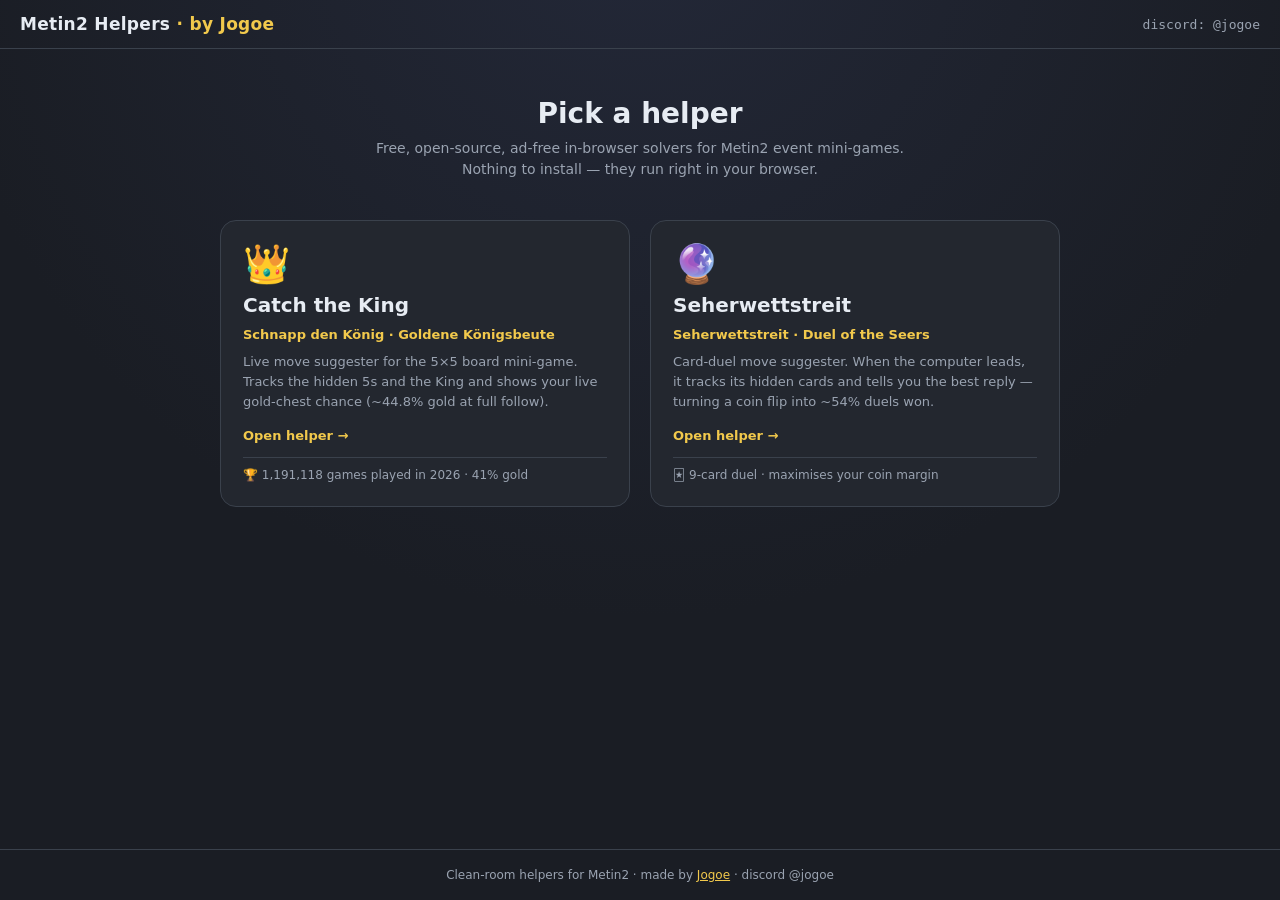
==== commit 8099abf1: "seer v1" ====
--- a/index.html
+++ b/index.html
@@ -3,16 +3,84 @@
 <head>
   <meta charset="UTF-8" />
   <meta name="viewport" content="width=device-width, initial-scale=1.0" />
-  <title>Catch the King helper</title>
-  <meta http-equiv="refresh" content="0; url=./ctk/" />
-  <link rel="canonical" href="./ctk/" />
-  <script>location.replace("./ctk/");</script>
+  <title>Metin2 Helpers by Jogoe – Catch the King &amp; Seherwettstreit Solvers</title>
+  <meta name="description" content="Free open-source in-browser helpers for Metin2 events by Jogoe: Catch the King / Schnapp den König and Seherwettstreit / Duel of the Seers." />
+  <meta name="keywords" content="Metin2, Metin2 Helfer, Metin2 Helper, Metin2 Solver, Schnapp den König, Catch the King, Seherwettstreit, Duel of the Seers, Jogoe" />
+  <meta name="author" content="Jogoe" />
+  <link rel="canonical" href="https://dominikloefflerniteo.github.io/ctk-helper-jogoe/" />
+  <meta property="og:type" content="website" />
+  <meta property="og:title" content="Metin2 Helpers by Jogoe" />
+  <meta property="og:description" content="Free in-browser solvers for Metin2 events: Catch the King and Seherwettstreit." />
+  <link rel="icon" type="image/svg+xml" href="ctk/favicon.svg" />
   <style>
-    body { font-family: system-ui, sans-serif; background: #1a1d24; color: #e7ecf3; padding: 32px; }
-    a { color: #f2c94c; }
+    :root {
+      --bg: #1a1d24; --bg-2: #23272f; --bg-3: #2c313a;
+      --fg: #e7ecf3; --fg-dim: #9aa3b1; --accent: #f2c94c; --border: #3a414c;
+    }
+    * { box-sizing: border-box; }
+    body {
+      margin: 0; min-height: 100vh; background: radial-gradient(circle at 50% -10%, #232838 0%, var(--bg) 60%);
+      color: var(--fg); font-family: system-ui, -apple-system, "Segoe UI", Roboto, sans-serif;
+      display: flex; flex-direction: column;
+    }
+    header { padding: 14px 20px; border-bottom: 1px solid var(--border); display: flex; align-items: center; gap: 14px; }
+    header h1 { margin: 0; font-size: 17px; letter-spacing: .3px; }
+    header .accent { color: var(--accent); }
+    header .discord { margin-left: auto; color: var(--fg-dim); font-size: 13px; font-family: ui-monospace, Menlo, monospace; }
+    main { flex: 1; width: 100%; max-width: 880px; margin: 0 auto; padding: 48px 20px; }
+    .lead { text-align: center; margin: 0 0 8px; font-size: 28px; font-weight: 800; }
+    .sub { text-align: center; margin: 0 auto 40px; max-width: 560px; color: var(--fg-dim); font-size: 14px; line-height: 1.5; }
+    .grid { display: grid; grid-template-columns: 1fr 1fr; gap: 20px; }
+    @media (max-width: 640px) { .grid { grid-template-columns: 1fr; } }
+    .card {
+      display: flex; flex-direction: column; gap: 10px; text-decoration: none; color: inherit;
+      background: var(--bg-2); border: 1px solid var(--border); border-radius: 16px; padding: 24px 22px;
+      transition: transform .1s ease, border-color .12s ease, box-shadow .12s ease;
+    }
+    .card:hover { transform: translateY(-3px); border-color: var(--accent); box-shadow: 0 8px 30px rgba(0,0,0,.35); }
+    .card-emoji { font-size: 38px; line-height: 1; }
+    .card-title { font-size: 20px; font-weight: 800; }
+    .card-sub { font-size: 13px; color: var(--accent); font-weight: 600; }
+    .card-desc { font-size: 13px; color: var(--fg-dim); line-height: 1.55; }
+    .card-cta { margin-top: 6px; font-size: 13px; font-weight: 700; color: var(--accent); }
+    .card-stat { font-size: 12px; color: var(--fg-dim); border-top: 1px solid var(--border); padding-top: 10px; margin-top: 4px; }
+    footer { padding: 18px 20px; border-top: 1px solid var(--border); text-align: center; color: var(--fg-dim); font-size: 12px; }
+    footer a { color: var(--accent); }
   </style>
 </head>
 <body>
-  <p>Redirecting to <a href="./ctk/">Catch the King helper</a>…</p>
+  <header>
+    <h1>Metin2 Helpers <span class="accent">· by Jogoe</span></h1>
+    <span class="discord">discord: @jogoe</span>
+  </header>
+
+  <main>
+    <h2 class="lead">Pick a helper</h2>
+    <p class="sub">Free, open-source, ad-free in-browser solvers for Metin2 event mini-games. Nothing to install — they run right in your browser.</p>
+
+    <div class="grid">
+      <a class="card" href="./ctk/">
+        <div class="card-emoji">👑</div>
+        <div class="card-title">Catch the King</div>
+        <div class="card-sub">Schnapp den König · Goldene Königsbeute</div>
+        <div class="card-desc">Live move suggester for the 5×5 board mini-game. Tracks the hidden 5s and the King and shows your live gold-chest chance (~44.8% gold at full follow).</div>
+        <div class="card-cta">Open helper →</div>
+        <div class="card-stat">🏆 1,191,118 games played in 2026 · 41% gold</div>
+      </a>
+
+      <a class="card" href="./seer/">
+        <div class="card-emoji">🔮</div>
+        <div class="card-title">Seherwettstreit</div>
+        <div class="card-sub">Seherwettstreit · Duel of the Seers</div>
+        <div class="card-desc">Card-duel move suggester. When the computer leads, it tracks its hidden cards and tells you the best reply — turning a coin flip into ~54% duels won.</div>
+        <div class="card-cta">Open helper →</div>
+        <div class="card-stat">🃏 9-card duel · maximises your coin margin</div>
+      </a>
+    </div>
+  </main>
+
+  <footer>
+    Clean-room helpers for Metin2 · made by <a href="https://paypal.me/jogoe" target="_blank" rel="noopener">Jogoe</a> · discord @jogoe
+  </footer>
 </body>
 </html>
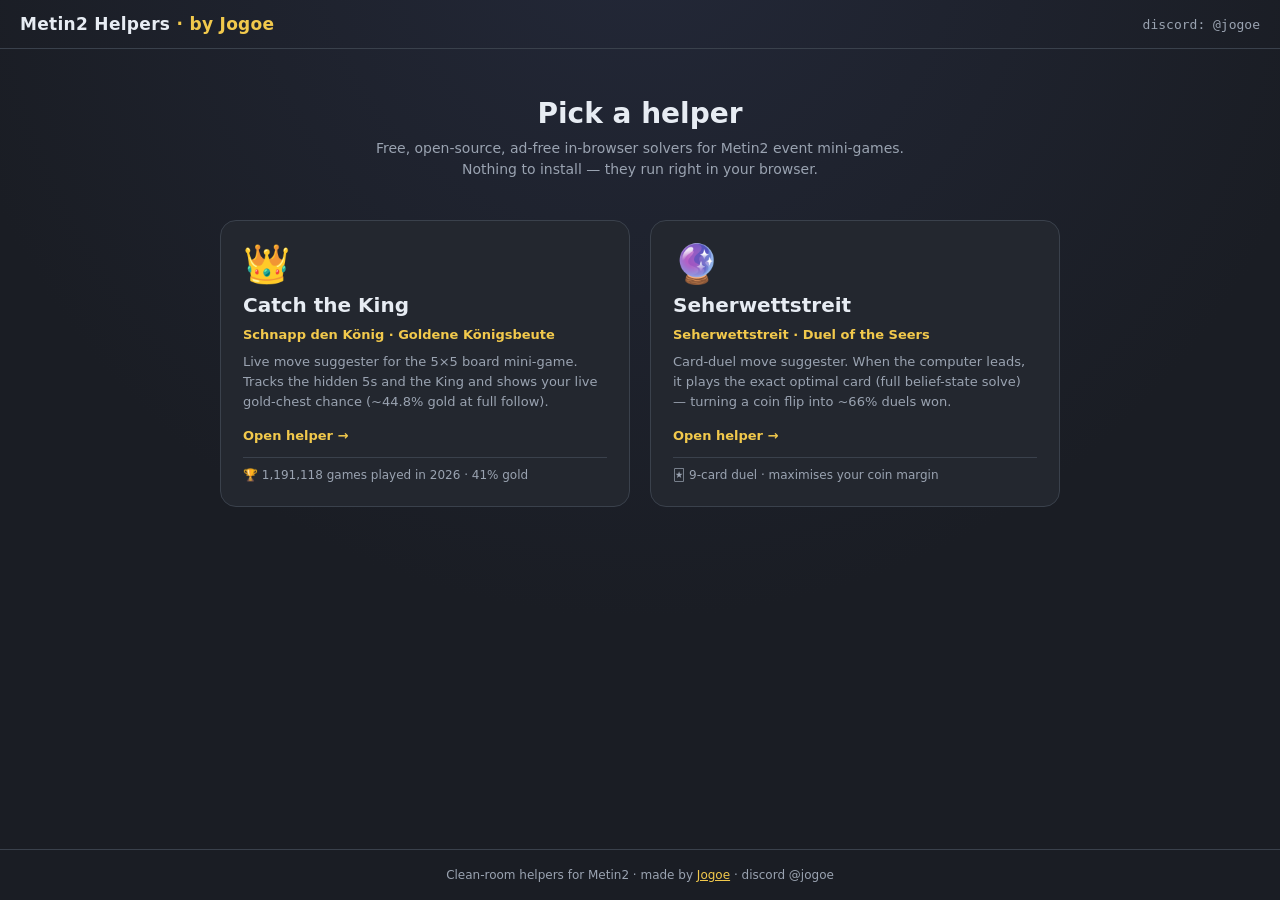
==== commit 2567d5d1: "seer v2" ====
--- a/index.html
+++ b/index.html
@@ -72,7 +72,7 @@
         <div class="card-emoji">🔮</div>
         <div class="card-title">Seherwettstreit</div>
         <div class="card-sub">Seherwettstreit · Duel of the Seers</div>
-        <div class="card-desc">Card-duel move suggester. When the computer leads, it tracks its hidden cards and tells you the best reply — turning a coin flip into ~54% duels won.</div>
+        <div class="card-desc">Card-duel move suggester. When the computer leads, it plays the exact optimal card (full belief-state solve) — turning a coin flip into ~66% duels won.</div>
         <div class="card-cta">Open helper →</div>
         <div class="card-stat">🃏 9-card duel · maximises your coin margin</div>
       </a>
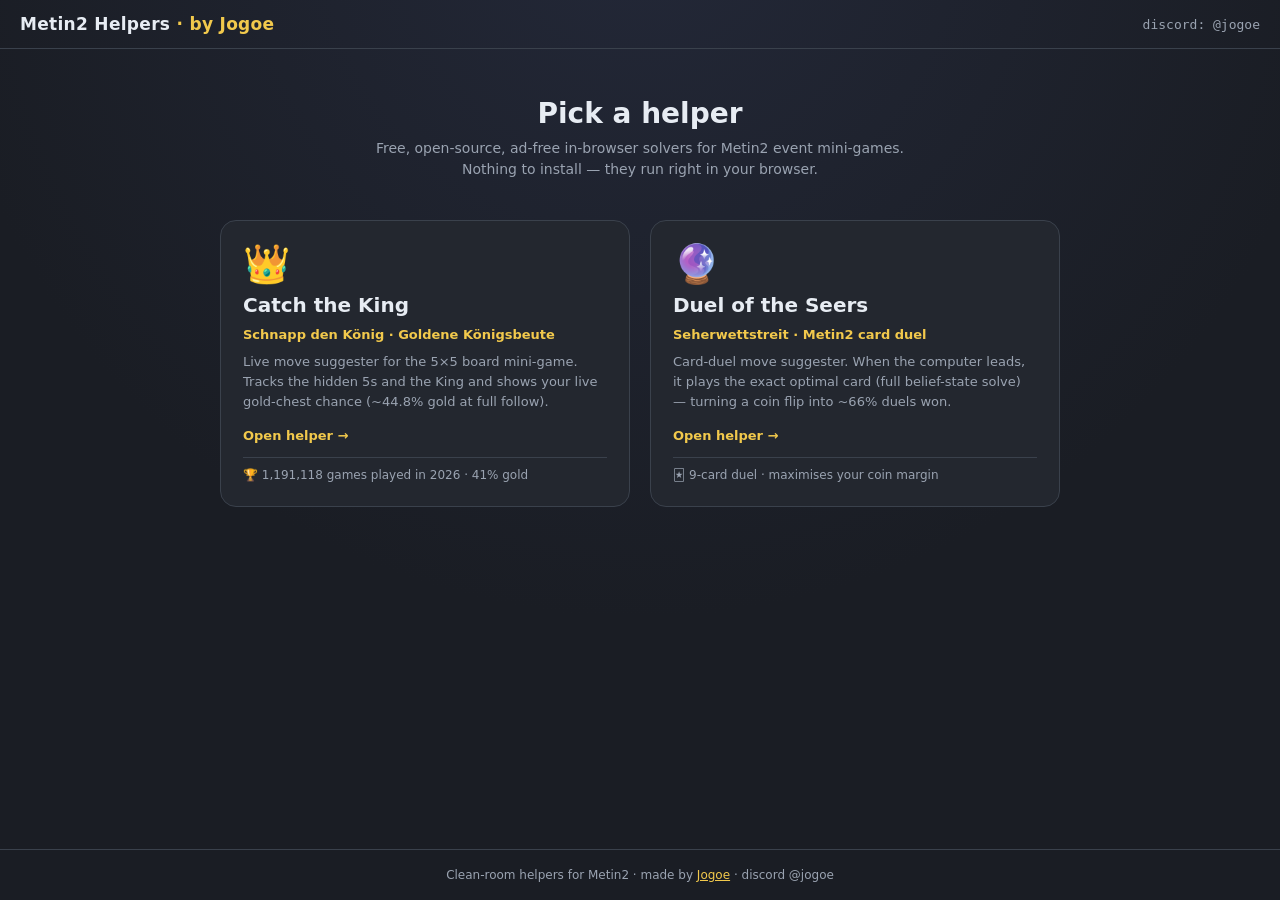
==== commit 96fb550e: "translate" ====
--- a/index.html
+++ b/index.html
@@ -70,8 +70,8 @@
 
       <a class="card" href="./seer/">
         <div class="card-emoji">🔮</div>
-        <div class="card-title">Seherwettstreit</div>
-        <div class="card-sub">Seherwettstreit · Duel of the Seers</div>
+        <div class="card-title">Duel of the Seers</div>
+        <div class="card-sub">Seherwettstreit · Metin2 card duel</div>
         <div class="card-desc">Card-duel move suggester. When the computer leads, it plays the exact optimal card (full belief-state solve) — turning a coin flip into ~66% duels won.</div>
         <div class="card-cta">Open helper →</div>
         <div class="card-stat">🃏 9-card duel · maximises your coin margin</div>
